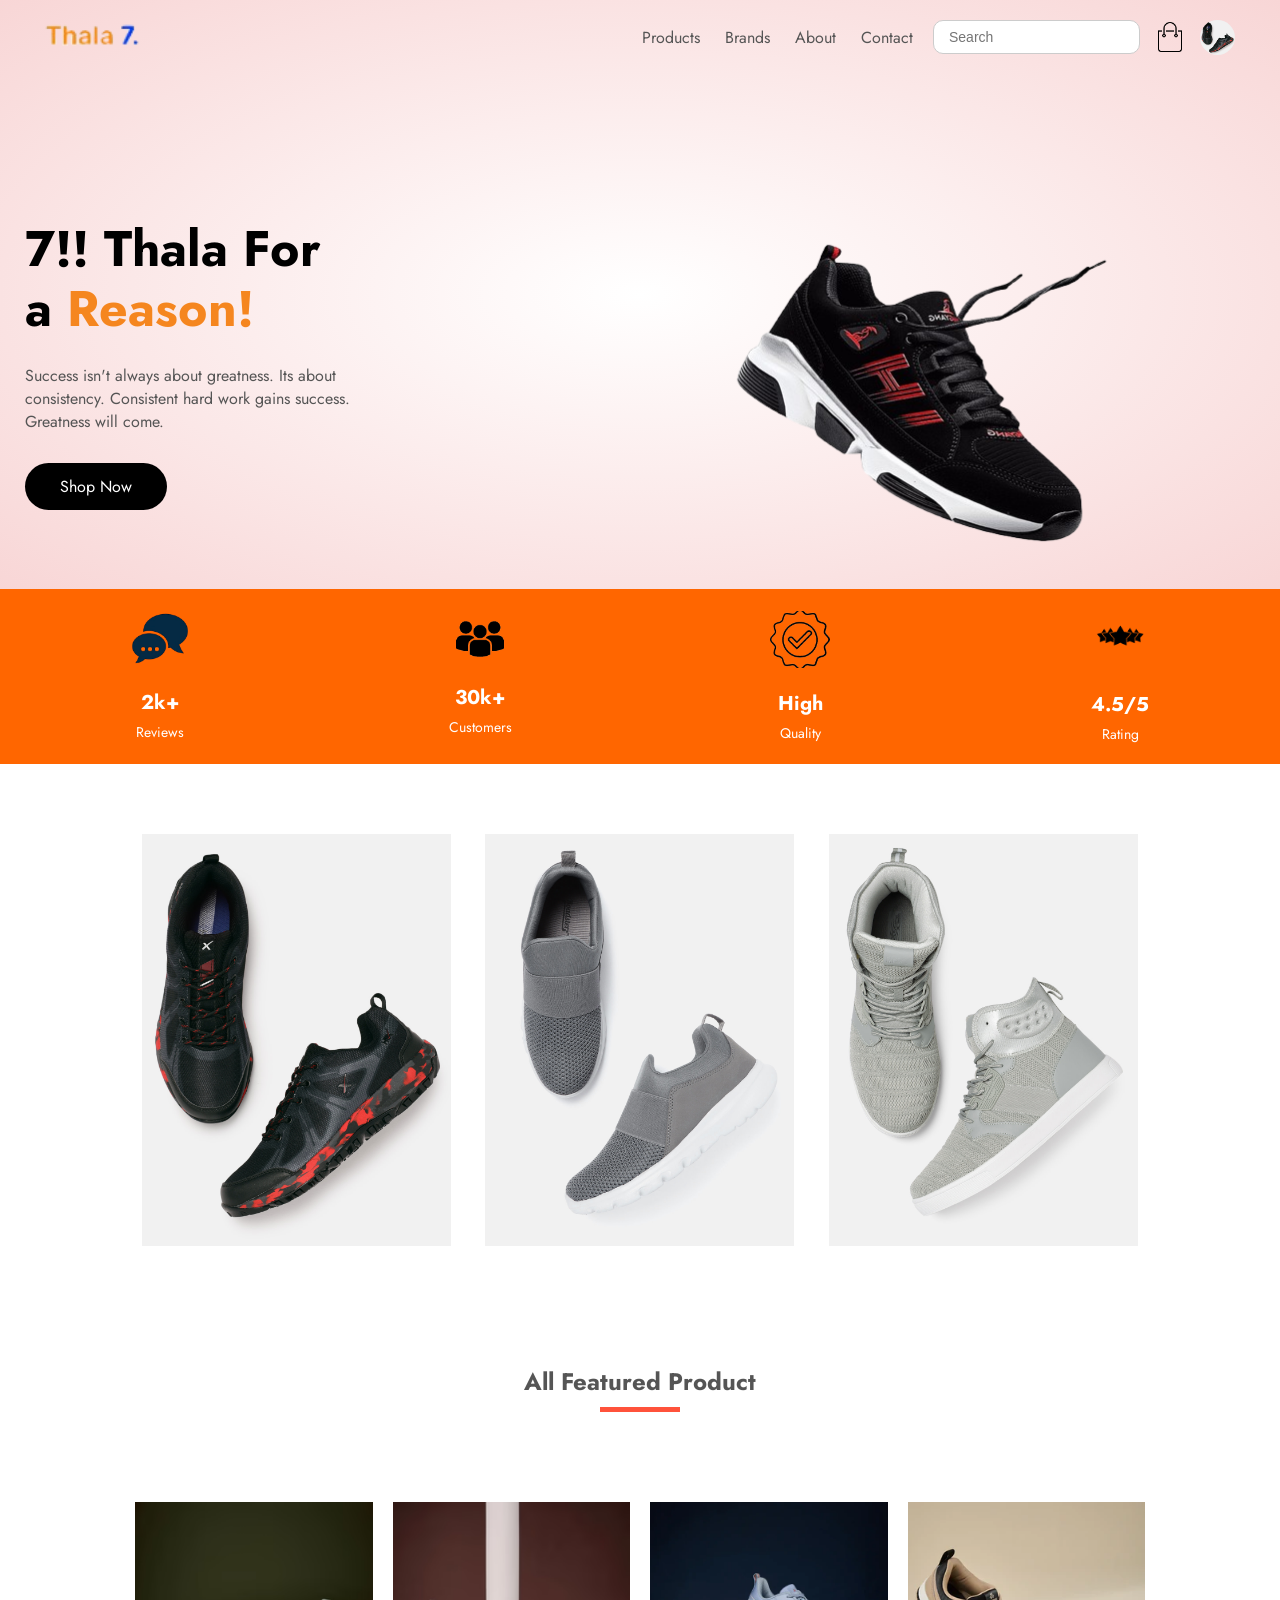
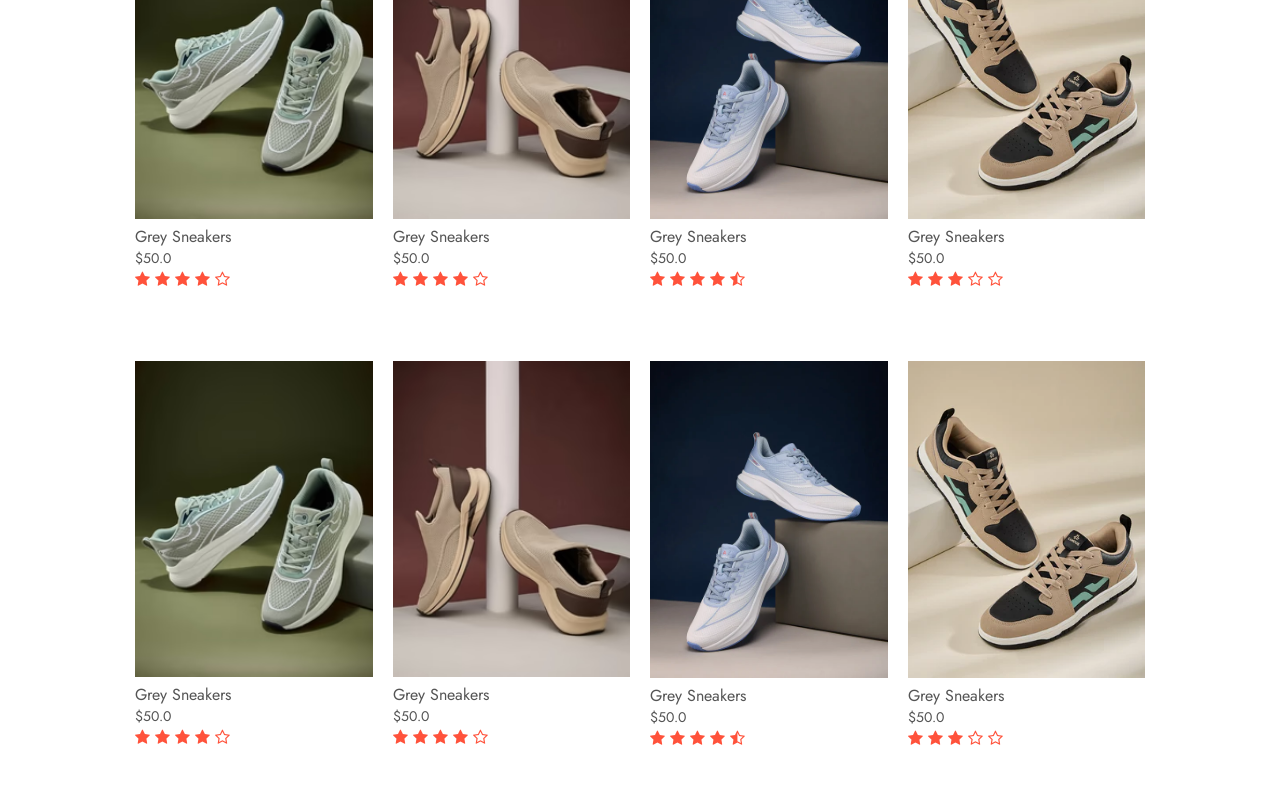
==== index.html @ 24ec02ba "Add files via upload" ====
<!DOCTYPE html>
<html lang="en">
<head>
    <meta charset="UTF-8">
    <meta name="viewport" content="width=device-width, initial-scale=1.0">
    <title>Thala.7 | Ecommerce Website</title>
    <link rel="stylesheet" href="style.css">
    <link href="https://fonts.googleapis.com/css2?family=Jost:ital,wght@0,100..900;1,100..900&family=Outfit:wght@100..900&family=Poppins:ital,wght@0,100;0,200;0,300;0,400;0,500;0,600;0,700;0,800;0,900;1,100;1,200;1,300;1,400;1,500;1,600;1,700;1,800;1,900&display=swap" rel="stylesheet">
    <link rel="stylesheet" href="https://cdnjs.cloudflare.com/ajax/libs/font-awesome/4.7.0/css/font-awesome.min.css">


</head>
<body>
    <div class="header">

    
    <div class="container">
        <div class="navbar">
            <input type="checkbox" id="menu-toggle">
        <div class="logo">
            <img src="images/thala_logo1.png" alt="logo" width="125px">
        </div>
        <nav>
            <ul>
                
                <li><a href="#products">Products</a></li>
                <li><a href="">Brands</a></li>
                <li><a href="">About</a></li>
                <li><a href="">Contact</a></li>
                 <li class="mobile-profile">
            <a href=""><img src="images/gallery-3.jpg" class="profile-nav"></a>
                </li>
            </ul>
        </nav>
        <div class="nav-right">
            <input type="search" class="search" placeholder="Search">
            <img src="images/cart.png" alt="cart" class="icon"> 
            <img src="images/product-10.jpg" alt="profile" class="profile">
            <label for="menu-toggle">
            <img src="images/menu.png" alt="cart" class="menu-icon">
            </label>
        </div>
    </div>
    <div class="row">
        <div class="col-2">
            <h1>
                7!! Thala For<br> a <span>Reason!</span>
            </h1>
            <p>Success isn't always about greatness. Its about<br>consistency. Consistent hard work gains success. <br> Greatness will come.</p>
            <a href="" class="btn">Shop Now</a>
        </div>
        <div class="col-2">
            <img src="images/hero_img.png" alt="hero">
        </div>
    </div>
    </div>
    </div>
    <!-- services -->
     <div class="services">
    <div class="service">
        <img src="images/com.png" alt="">
        <h3>2k+</h3>
        <p>Reviews</p>
    </div>

    <div class="service">
        <img src="images/ppl.png" alt="">
        <h3>30k+</h3>
        <p>Customers</p>
    </div>

    <div class="service">
        <img src="images/high.png" alt="">
        <h3>High</h3>
        <p>Quality</p>
    </div>

    <div class="service">
        <img src="images/rate.png" alt="">
        <h3>4.5/5</h3>
        <p>Rating</p>
    </div>
</div>

<div class="categories">
    <div class="small-container">
         <div class="row">
            <div class="col-3">
                <img src="images/product-10.jpg" alt="">
            </div>
            <div class="col-3">
                <img src="images/product-11.jpg" alt="">
            </div>
            <div class="col-3">
                <img src="images/product-5.jpg" alt="">
            </div> 
        </div>
    </div>
</div>

<!-- product -->
 <div id="products">
 <div class="small-container">
    <h2 class="title">All Featured Product</h2>
    <div class="row">
        <div class="col-4">
            <a href="product.html"><img src="images/shoe0_2.avif" alt="p1"></a>
            <h4>Grey Sneakers</h4>
            <p>$50.0</p>
            <div class="rating">
                <i class="fa fa-star"></i>
                <i class="fa fa-star"></i>
                <i class="fa fa-star"></i>
                <i class="fa fa-star"></i>
                <i class="fa fa-star-o"></i>
            </div>
        </div>
         <div class="col-4">
            <img src="images/shoe0_1.avif" alt="p1">
            <h4>Grey Sneakers</h4>
            <p>$50.0</p>
            <div class="rating">
                <i class="fa fa-star"></i>
                <i class="fa fa-star"></i>
                <i class="fa fa-star"></i>
                <i class="fa fa-star"></i>
                <i class="fa fa-star-o"></i>
            </div>
        </div>
         <div class="col-4">
            <img src="images/shoe0.webp" alt="p1">
            <h4>Grey Sneakers</h4>
            <p>$50.0</p>
            <div class="rating">
                <i class="fa fa-star"></i>
                <i class="fa fa-star"></i>
                <i class="fa fa-star"></i>
                <i class="fa fa-star"></i>
                <i class="fa fa-star-half-o"></i>
            </div>
        </div>
         <div class="col-4">
            <img src="images/shoe0_3.webp" alt="p1">
            <h4>Grey Sneakers</h4>
            <p>$50.0</p>
            <div class="rating">
                <i class="fa fa-star"></i>
                <i class="fa fa-star"></i>
                <i class="fa fa-star"></i>
                <i class="fa fa-star-o"></i>
                <i class="fa fa-star-o"></i>
            </div>
        </div>

        <!-- row2 -->
         <div class="row">
        <div class="col-4">
            <img src="images/shoe0_2.avif" alt="p1">
            <h4>Grey Sneakers</h4>
            <p>$50.0</p>
            <div class="rating">
                <i class="fa fa-star"></i>
                <i class="fa fa-star"></i>
                <i class="fa fa-star"></i>
                <i class="fa fa-star"></i>
                <i class="fa fa-star-o"></i>
            </div>
        </div>
         <div class="col-4">
            <img src="images/shoe0_1.avif" alt="p1">
            <h4>Grey Sneakers</h4>
            <p>$50.0</p>
            <div class="rating">
                <i class="fa fa-star"></i>
                <i class="fa fa-star"></i>
                <i class="fa fa-star"></i>
                <i class="fa fa-star"></i>
                <i class="fa fa-star-o"></i>
            </div>
        </div>
         <div class="col-4">
            <img src="images/shoe0.webp" alt="p1">
            <h4>Grey Sneakers</h4>
            <p>$50.0</p>
            <div class="rating">
                <i class="fa fa-star"></i>
                <i class="fa fa-star"></i>
                <i class="fa fa-star"></i>
                <i class="fa fa-star"></i>
                <i class="fa fa-star-half-o"></i>
            </div>
        </div>
         <div class="col-4">
            <img src="images/shoe0_3.webp" alt="p1">
            <h4>Grey Sneakers</h4>
            <p>$50.0</p>
            <div class="rating">
                <i class="fa fa-star"></i>
                <i class="fa fa-star"></i>
                <i class="fa fa-star"></i>
                <i class="fa fa-star-o"></i>
                <i class="fa fa-star-o"></i>
            </div>
        </div>
    
    </div>
 </div>
 </div>

</body>
</html>
---- style.css ----
*{
    margin: 0;
    padding: 0;
    box-sizing: border-box;
}

body{
     font-family: "Jost", sans-serif;
}
.navbar{
    display: flex;
    align-items: center;
    justify-content: center;
    padding: 5px;
}

nav{
    flex: 1;
    text-align: right;

}

nav ul{
    display: inline-block;
    list-style-type: none;
    
}
nav ul li{
    display: inline-block;
    margin-right: 20px;
}

a{
    text-decoration: none;
    color: #555;
}

p{
    color: #555;
}
.container{
    max-width: 1300px;
    margin: auto;
    padding-left: 25px;
    padding-right: 25px;
}

.row{
    display: flex;
    align-items: center;
    flex-wrap: wrap;
    justify-content: space-around;
}
.col-2{
    flex-basis: 50%;
    min-width: 300px;
}
.col-2 img{
    max-width: 100%;
    padding: 10px;
}
.col-2 h1{
    
    font-size: 50px;
    line-height: 60px;
    margin: 25px 0;
}
h1 span{
    color: rgb(245, 134, 31);
}

.btn{
    display: inline-block;
    background-color: #000000;
    color: white;
    padding: 12px 35px;
    margin: 30px 0;
    border-radius: 30px;
    transition: background 0.5s;
}
.cart-btn{
    display: inline-block;
    background-color: #f55252;
    color: white;
    padding: 12px 35px;
    margin: 30px 0;
    border-radius: 10px;
    transition: background 0.5s;
}


.btn:hover{
    background: #6e6b6b;
}
.cart-btn:hover{
    background: #6e6b6b;
}


.header{
    background: radial-gradient(#fff,#f8d6d6);
}

.header2{
    background: no;
}

.header .row{
    margin-top: 70px;
}
.nav-right {
    display: flex;
    align-items: center;
    gap: 15px; 
}
.search {
    padding: 8px 15px;
    border-radius: 10px;
    border: 1px solid #ccc;
    outline: none;
    font-size: 14px;
    
}
.icon {
    width: 30px;
    height: 30px;
    cursor: pointer;
    border-radius: 5%;
}
.profile {
    width: 35px;
    height: 35px;
    border-radius: 50%;
    cursor: pointer;
}
.mobile-profile{
    display: none;
}

.services{
    background-color: rgb(255, 102, 0);
    display: flex;
    justify-content: space-around;
    align-items: center;
    padding: 20px 0;
    color: white;
    text-align: center;

}
.service{
    flex: 1;
}
.service img {
    width: 60px;
    margin-bottom: 10px;
}
.service h3 {
    margin: 5px 0;
    font-size: 20px;
}

.service p {
    font-size: 14px;
    color: #fff;
}
.categories{
    margin: 70px 0;

}
.col-3{
    flex-basis: 30%;
    min-width: 250px;
    margin-bottom: 30px;
}
.col-3 img{
    width: 100%;
}
.small-container{
    max-width: 1080px;
    margin: auto;
    padding-left: 25px;
    padding-right: 25px;
}
.col-4{
    flex-basis: 25%;
    padding: 10px;
    min-width: 200px;
    margin-bottom: 50px;
    transition: transform 0.5s;

}
.col-4 img{
    width: 100%;
}
.title{
    text-align: center;
    margin: 0 auto 80px;
    position: relative;
    line-height: 60px;
    color: #555;
}
.title::after{
    content: "";
    background: #ff523b;
    width: 80px;
    height: 5px;
    position: absolute;
    bottom: 0;
    left: 50%;
    transform: translateX(-50%);
}
h4{
    color: #555;
    font-weight: normal;

}
.col-4 p{
    font-size: 14px;
}
.rating .fa{
    color:#ff523b;
}
.col-4:hover{
    transform: translateY(-5px);
}



/* menu  */

.menu-icon{
    width: 28px;
    display: none;
}
#menu-toggle{
    display: none;
}


/* single product detail */
.single-product{
    margin-top: 80px;
}
.single-product h1{
    font-size: 28px;
    font-weight: 600;
    margin: 10px 0;
}
.single-product .row{
    display: flex;
    flex-wrap: nowrap;
    align-items: flex-start;
    gap: 40px;
    
}

.single-product .col-2{
    padding: 10px 20px;
}
.single-product .col-2 img{
    width: 100%;
    max-height: 400px;
    object-fit: contain;
    padding:20px;
}

.small-img-row{
    display: flex;
    justify-content: space-between;

    overflow-x: auto;
    scroll-behavior: smooth;
    padding-bottom: 5px;
}
.small-img-col{
    min-width: 80px;
    flex-basis: 24%;
    flex-shrink: 0;
    

}
.small-img-col img{
    width: 100%;
    border-radius: 5px;
}

/* scroll */
/* .small-img-row{
    display: flex;
    gap: 10px;
    margin-top: 15px;
}

.small-img-col{
    flex: 1;
    cursor: pointer;
}

.small-img-col img{
    width: 1000px;
    border-radius: 8px;
    padding: 5px;
    object-fit: cover;
} */




 .price-row{
    display: flex;
    align-items: center;
    gap: 20px;
    margin: 15px 0;
}

.price{
    background: #e6f0ff;     
    color: #1a73e8;
    padding: 8px 15px;
    border-radius: 8px;
    font-size: 24px;
    font-weight: bold;
}

.sale{
    color: #2e7d32;          
    font-size: 16px;
}

.sale span{
    display: block;
    font-size: 12px;
    color: #777;
}



.single-product input{
    width: 50px;
    height: 40px;
    padding-left: 10px;
    font-size: 20px;
    margin-right: 10px;
    border: 1px solid #e9cfcb;
}
input:focus{
    outline: none;
}

/* scrolling mini imgae
.small-img-row{
    display: flex;
    justify-content: space-between;
}
.small-img-col{
    flex-basis: 24%;
    cursor: pointer;
} */



/* cart page */



.container1 {
  display: flex;
  gap: 40px;
  padding: 40px;
  color: #e2e2e2;
  flex-wrap: wrap;
}

.cart-items {
  flex: 2;
}

.cart-header,
.cart-item {
  display: grid;
  grid-template-columns: 2fr 1fr 1fr 50px;
  align-items: center;
  padding: 15px 0;
  border-bottom: 1px solid #ddd;
}

.qty {
  display: flex;
  gap: 10px;
  align-items: center;
}

.qty button {
  width: 25px;
  height: 25px;
  border: 1px solid #ccc;
  background: white;
  cursor: pointer;
}

.delete {
  color: red;
  cursor: pointer;
}




/* coupon */
.summary {
  flex: 1;
  height: 100%;
  width: 100%;
  background: white;
  border: 1px solid #ececec;
  padding: 30px;
  border-radius: 10px;
}

.summary p{
  padding-bottom: 8px;
  font-size: 20px;
}

.summary input {
  width: 60%;
  padding: 18px;
  margin-bottom: 10px;
  border:  1px solid #928e8e;
  border-radius: 8px;
}

.summary button {
  padding: 19px;
  background: #3b82f6;
  color: white;
  border: none;
  border-radius: 8px;
}

.price-box {
  margin-top: 20px;
}

.price-box p,
.price-box h3 {
    color: black;
  display: flex;
  justify-content: space-between;
}


.summary .pay-btn{
  width: 100%;
  margin-top: 20px;
  background-color: orange;
  font-size: 16px;
  font-weight: bold;
  padding: 15px;
  border-radius: 8px;
  cursor: pointer;
}



.summary .pay-img{
  display: flex;
  align-items: center;
  justify-content: space-around;
  gap: 45px;
  width: 40%;
  padding: 10px;

}
/* .summary .pay-img img{
  display: flex;
   gap: 10px;
  width: 40%;
} */

.bottom-container{
    display: flex;
  font-size: 22px;
  font-weight: bold;
}



/* payment  */


/* media menu  */
@media only screen and (max-width: 800px){
nav ul{
    position: absolute;
    top: 70px;
    left: 0;
    background: #333;
    width:100%;

    max-height: 0;
    overflow: hidden;
    transition: max-height 0.4s ease;
    
}

nav ul li{
    display: block;
    margin-right: 50px;

}
nav ul li a{
    color: white;
}
.menu-icon{
    display: block;
    cursor: pointer;
}
.search, .profile{
    display: none;
}

 #menu-toggle:checked ~ nav ul{
        max-height: 500px;
    }
 /* profile in menuu */
    .mobile-profile{
        display: block;
        text-align: right;
        margin-top: 10px;
    }

    .profile-nav{
        width: 40px;
        height: 40px;
        border-radius: 50%;
    }

     .price-row{
        flex-direction: column;
        align-items: flex-start;
        gap: 5px;
    }

    .sale{
        text-align: left;
    }

    .single-product .row{
        flex-direction: column;   
        gap: 20px;
    }

    .single-product .col-2{
        flex: 0 0 100%;
        max-width: 100%;
        padding: 10px;
    }

    .container1{
        flex-direction: column;
        padding: 20px;
    }

    .cart-items,
    .summary{
        width: 100%;
    }

    .summary input{
        width: 100%;
    }

    .summary .pay-img{
        width: 100%;
        gap: 20px;
        justify-content: space-between;
    }

    .services{
        flex-wrap: wrap;
        gap: 20px;
        padding: 20px;
    }

    .service{
        flex: 1 1 45%;
    }

    .col-4{
        flex: 1 1 45%;
    }

}

/* media >600 */
@media only screen and (max-width: 600px){
    .row{
        text-align: center;

    }
    .col-3, .col-4, .col-2{
        flex-basis: 100%;
    }

    .cart-header{
        display: none;
    }

    .cart-item{
        grid-template-columns: 1fr;
        gap: 10px;
        text-align: left;
    }

    .service{
        flex: 1 1 100%;
    }

    .navbar{
        justify-content: space-between;
    }

    .col-2 h1{
        font-size: 28px;
        line-height: 36px;
    }

    .btn, .cart-btn{
        padding: 10px 20px;
        font-size: 14px;
    }

    .summary .pay-img{
        width: 50%;
        gap: 20px;
    }

}
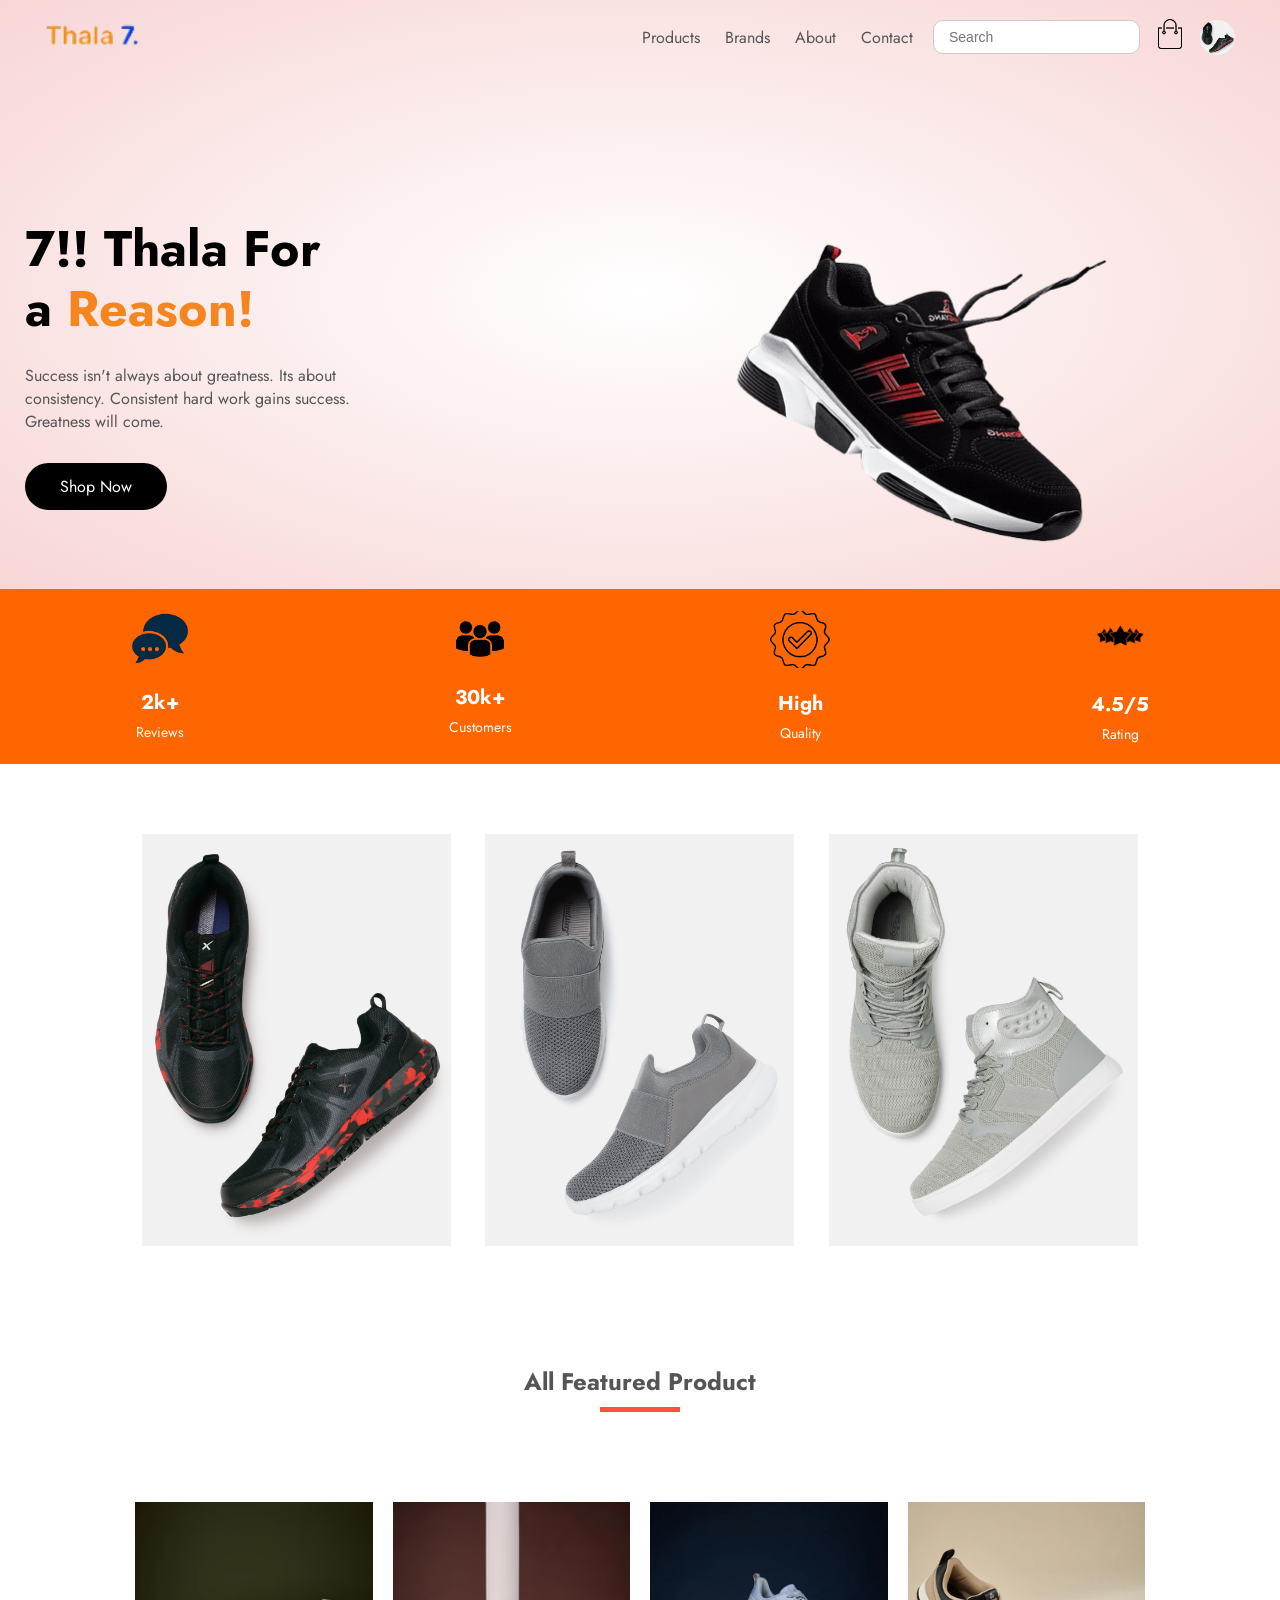
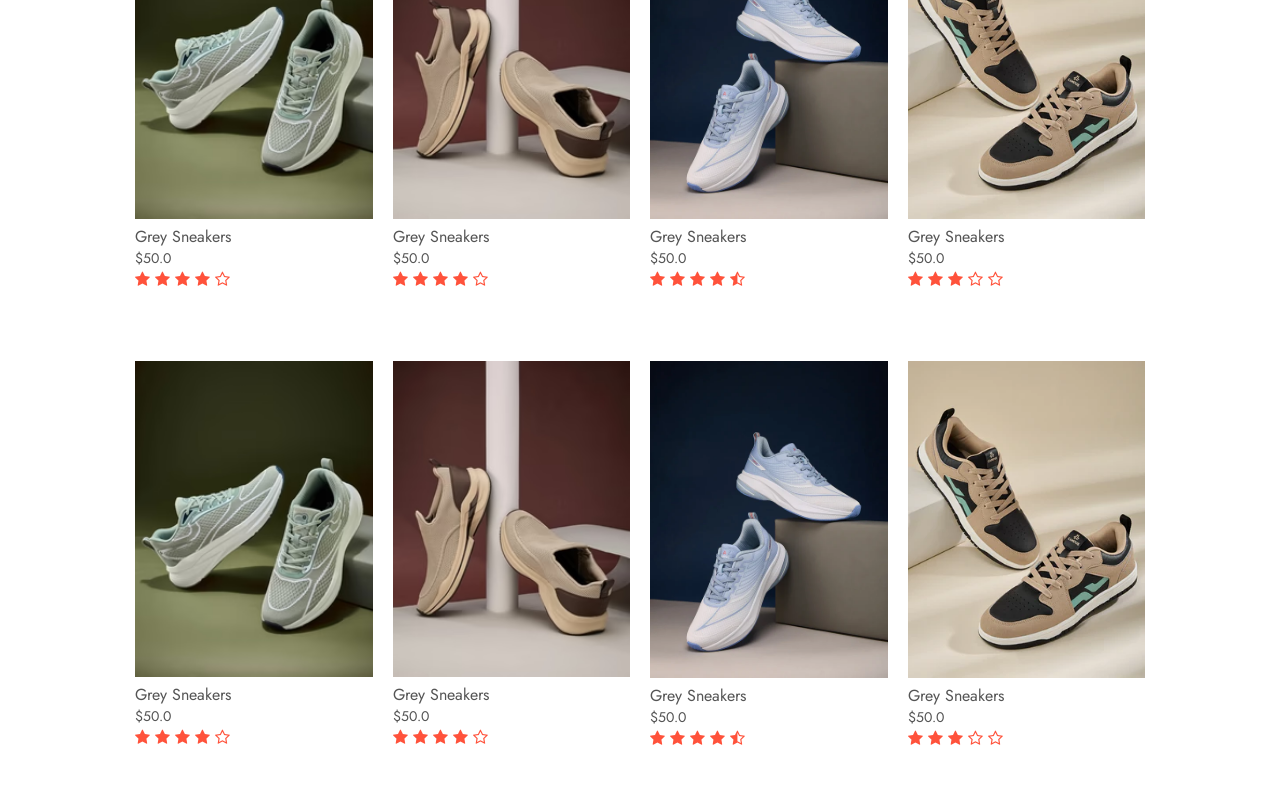
==== commit 9732190c: "Update index.html" ====
--- a/index.html
+++ b/index.html
@@ -34,7 +34,7 @@
         </nav>
         <div class="nav-right">
             <input type="search" class="search" placeholder="Search">
-            <img src="images/cart.png" alt="cart" class="icon"> 
+            <a href="cart.html"><img src="images/cart.png" alt="cart" class="icon"></a>
             <img src="images/product-10.jpg" alt="profile" class="profile">
             <label for="menu-toggle">
             <img src="images/menu.png" alt="cart" class="menu-icon">
@@ -208,4 +208,4 @@
  </div>
 
 </body>
-</html>+</html>
